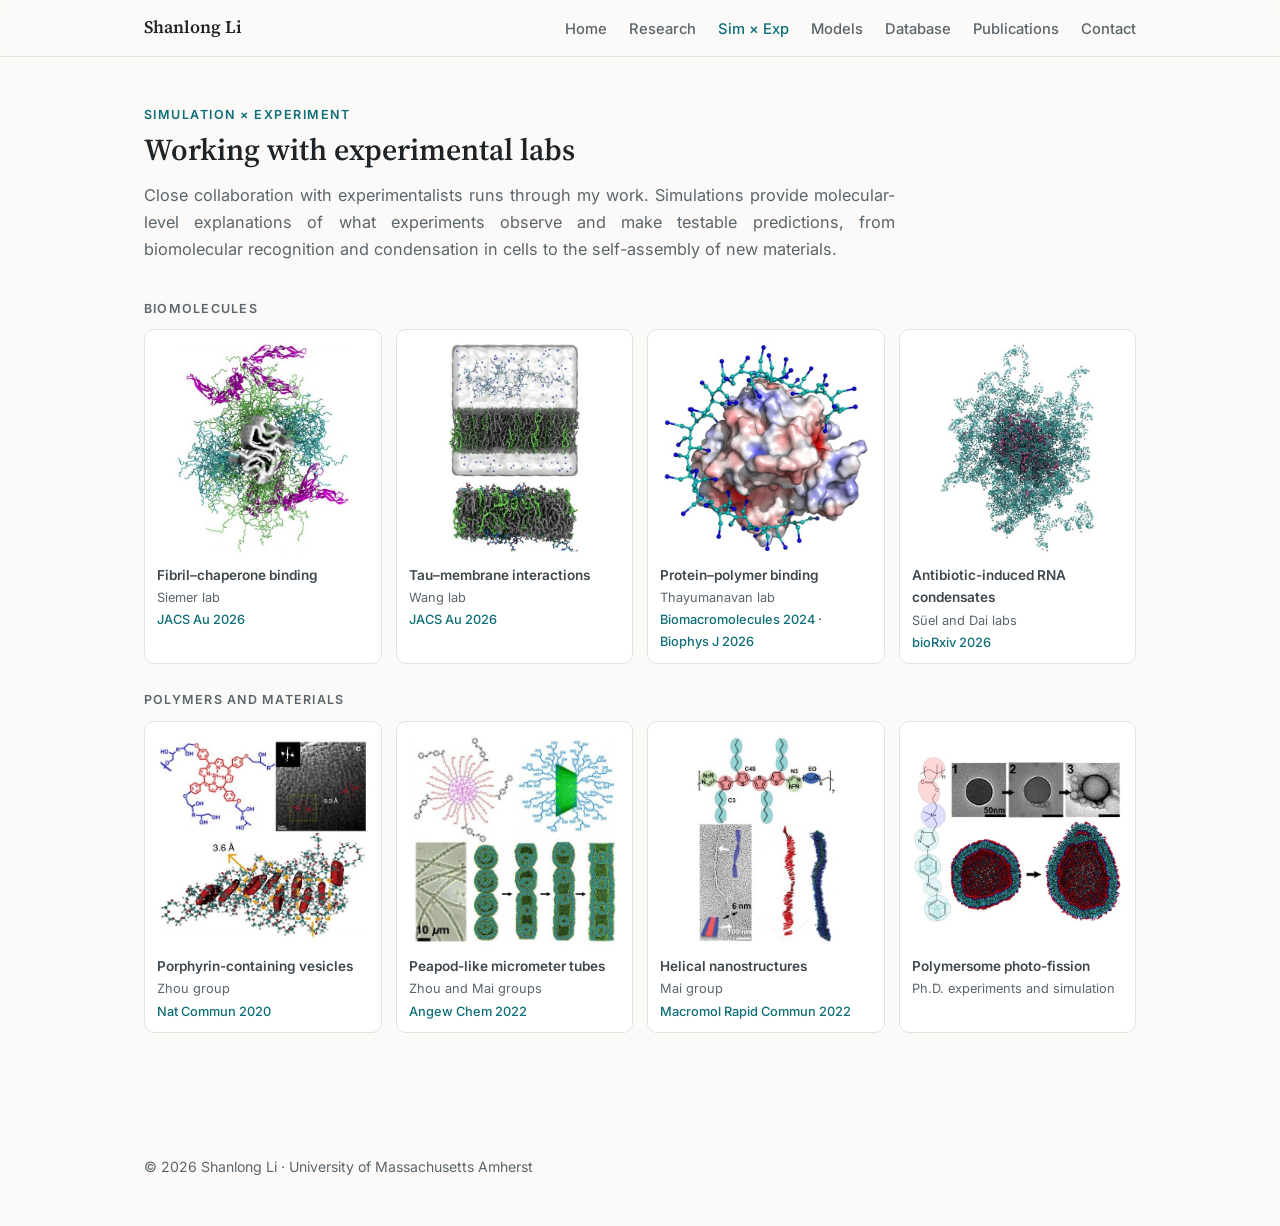
==== collaborations.html @ cb56fe0e "Reframe research as organization, add ML, rename Sim x Exp, justify text Co-Authored-By: Claude Opus" ====
<!DOCTYPE html>
<html lang="en">
<head>
<meta charset="UTF-8">
<meta name="viewport" content="width=device-width, initial-scale=1.0">
<title>Simulation × Experiment — Shanlong Li</title>
<meta name="description" content="Shanlong Li, postdoctoral researcher at UMass Amherst, develops physics-based multiscale models, integrated with machine learning, to study biomolecular condensates, amyloid fibrils, and polymer self-assembly.">
<meta property="og:title" content="Simulation × Experiment — Shanlong Li">
<meta property="og:description" content="Physics-based multiscale modeling, integrated with machine learning, of how biomolecules and polymers organize, from large complexes to self-assembly, phase separation, and aggregation.">
<meta property="og:type" content="website">
<meta property="og:url" content="https://lslumass.github.io/collaborations.html">
<meta property="og:image" content="https://lslumass.github.io/images/profile.jpg">
<link rel="preconnect" href="https://fonts.googleapis.com">
<link rel="preconnect" href="https://fonts.gstatic.com" crossorigin>
<link href="https://fonts.googleapis.com/css2?family=Inter:wght@400;500;600&family=Source+Serif+4:opsz,wght@8..60,500;8..60,600&display=swap" rel="stylesheet">
<link rel="stylesheet" href="css/site.css">
</head>
<body>

<nav class="nav" aria-label="Site">
  <div class="wrap">
    <a class="brand" href="index.html">Shanlong Li</a>
    <ul>
      <li><a href="index.html">Home</a></li>
      <li><a href="research.html">Research</a></li>
      <li><a href="collaborations.html" aria-current="page">Sim × Exp</a></li>
      <li><a href="models.html">Models</a></li>
      <li><a href="database.html">Database</a></li>
      <li><a href="publications.html">Publications</a></li>
      <li><a href="index.html#contact">Contact</a></li>
    </ul>
  </div>
</nav>

<main>

<section id="collaborations" class="page-top">
  <div class="wrap">
    <p class="eyebrow">Simulation × Experiment</p>
    <h2>Working with experimental labs</h2>
    <p class="lede">Close collaboration with experimentalists runs through my work. Simulations provide molecular-level explanations of what experiments observe and make testable predictions, from biomolecular recognition and condensation in cells to the self-assembly of new materials.</p>
    <p class="tiles-label">Biomolecules</p>
    <div class="tiles collab-grid">
        <figure class="tile collab-card">
          <img src="images/collab_fibril_chaperone.jpg" alt="Chaperones binding the fuzzy coat of an α-synuclein fibril" width="600" height="600" loading="lazy">
          <figcaption><span>Fibril–chaperone binding</span><span class="lab">Siemer lab</span><span class="refs"><a href="https://doi.org/10.1021/jacsau.5c01266" target="_blank" rel="noopener">JACS Au 2026</a></span></figcaption>
        </figure>
        <figure class="tile collab-card">
          <img src="images/collab_tau_membrane.jpg" alt="Tau protein interacting with a lipid bilayer" width="600" height="600" loading="lazy">
          <figcaption><span>Tau–membrane interactions</span><span class="lab">Wang lab</span><span class="refs"><a href="https://doi.org/10.1021/jacsau.5c01563" target="_blank" rel="noopener">JACS Au 2026</a></span></figcaption>
        </figure>
        <figure class="tile collab-card">
          <img src="images/collab_protein_polymer.jpg" alt="Polymer chain wrapping a protein surface" width="600" height="600" loading="lazy">
          <figcaption><span>Protein–polymer binding</span><span class="lab">Thayumanavan lab</span><span class="refs"><a href="https://doi.org/10.1021/acs.biomac.4c00850" target="_blank" rel="noopener">Biomacromolecules 2024</a> · <a href="https://doi.org/10.1016/j.bpj.2025.11.012" target="_blank" rel="noopener">Biophys J 2026</a></span></figcaption>
        </figure>
        <figure class="tile collab-card">
          <img src="images/collab_antibiotic_rna.jpg" alt="Antibiotic-induced RNA condensate" width="600" height="600" loading="lazy">
          <figcaption><span>Antibiotic-induced RNA condensates</span><span class="lab">Süel and Dai labs</span><span class="refs"><a href="https://doi.org/10.64898/2026.08.17.745126" target="_blank" rel="noopener">bioRxiv 2026</a></span></figcaption>
        </figure>
    </div>
    <p class="tiles-label">Polymers and materials</p>
    <div class="tiles collab-grid">
        <figure class="tile collab-card">
          <img src="images/poly_porphyrin.jpg" alt="Porphyrin arrangement in supramolecular polymer vesicles" width="600" height="600" loading="lazy">
          <figcaption><span>Porphyrin-containing vesicles</span><span class="lab">Zhou group</span><span class="refs"><a href="https://doi.org/10.1038/s41467-020-15427-1" target="_blank" rel="noopener">Nat Commun 2020</a></span></figcaption>
        </figure>
        <figure class="tile collab-card">
          <img src="images/poly_hierarchical.jpg" alt="Hierarchical self-assembly into peapod-like micrometer tubes" width="600" height="600" loading="lazy">
          <figcaption><span>Peapod-like micrometer tubes</span><span class="lab">Zhou and Mai groups</span><span class="refs"><a href="https://doi.org/10.1002/anie.202213178" target="_blank" rel="noopener">Angew Chem 2022</a></span></figcaption>
        </figure>
        <figure class="tile collab-card">
          <img src="images/poly_nanosheet.jpg" alt="Helical nanostructures from a rod–coil alternating copolymer" width="600" height="600" loading="lazy">
          <figcaption><span>Helical nanostructures</span><span class="lab">Mai group</span><span class="refs"><a href="https://doi.org/10.1002/marc.202200437" target="_blank" rel="noopener">Macromol Rapid Commun 2022</a></span></figcaption>
        </figure>
        <figure class="tile collab-card">
          <img src="images/poly_photofission.jpg" alt="Light-triggered fission of polymersomes, from microscopy and simulation" width="600" height="600" loading="lazy">
          <figcaption><span>Polymersome photo-fission</span><span class="lab">Ph.D. experiments and simulation</span><span class="refs"></span></figcaption>
        </figure>
    </div>
  </div>
</section>

</main>

<footer>
  <div class="wrap">© 2026 Shanlong Li · University of Massachusetts Amherst</div>
</footer>
</body>
</html>
---- css/site.css ----
:root {
    --bg: #fbfaf8;
    --surface: #ffffff;
    --text: #1d2327;
    --muted: #5b656c;
    --line: #e4e2dd;
    --accent: #0e6e78;
    --accent-soft: #e3f1f2;
    --mark: #b4541a;
    --figure-bg: #ffffff;
    --shadow: 0 1px 2px rgba(0,0,0,.04), 0 4px 16px rgba(0,0,0,.04);
    --serif: "Source Serif 4", Georgia, "Times New Roman", serif;
    --sans: "Inter", system-ui, -apple-system, "Segoe UI", sans-serif;
  }
  @media (prefers-color-scheme: dark) {
    :root:not([data-theme="light"]) {
      --bg: #121619;
      --surface: #1a2024;
      --text: #e6e9eb;
      --muted: #9aa5ac;
      --line: #2b3439;
      --accent: #5cc3cc;
      --accent-soft: #173136;
      --mark: #f0a46c;
      --shadow: none;
    }
  }
  :root[data-theme="dark"] {
    --bg: #121619; --surface: #1a2024; --text: #e6e9eb; --muted: #9aa5ac;
    --line: #2b3439; --accent: #5cc3cc; --accent-soft: #173136; --mark: #f0a46c; --shadow: none;
  }

  * { box-sizing: border-box; margin: 0; padding: 0; }
  html { scroll-padding-top: 72px; }
  body {
    font-family: var(--sans);
    font-size: 16px;
    line-height: 1.65;
    color: var(--text);
    background: var(--bg);
    -webkit-font-smoothing: antialiased;
  }
  a { color: var(--accent); text-decoration: none; }
  a:hover { text-decoration: underline; }
  img { max-width: 100%; height: auto; display: block; }
  .wrap { max-width: 1040px; margin: 0 auto; padding: 0 24px; }

  /* Nav */
  .nav {
    position: sticky; top: 0; z-index: 10;
    background: color-mix(in srgb, var(--bg) 88%, transparent);
    backdrop-filter: blur(8px);
    border-bottom: 1px solid var(--line);
  }
  .nav .wrap { display: flex; align-items: center; justify-content: space-between; gap: 16px; height: 56px; }
  .nav .brand { font-family: var(--serif); font-weight: 600; font-size: 1.1rem; color: var(--text); white-space: nowrap; }
  .nav ul { list-style: none; display: flex; gap: 22px; overflow-x: auto; scrollbar-width: none; }
  .nav ul::-webkit-scrollbar { display: none; }
  .nav ul a { color: var(--muted); font-size: .92rem; font-weight: 500; white-space: nowrap; }
  .nav ul a:hover { color: var(--accent); text-decoration: none; }

  /* Hero */
  .hero { padding: 64px 0 56px; border-bottom: 1px solid var(--line); }
  .hero .wrap { display: grid; grid-template-columns: 180px 1fr; gap: 44px; align-items: center; }
  .hero img { width: 180px; height: 180px; border-radius: 50%; object-fit: cover; }
  .hero h1 { font-family: var(--serif); font-weight: 600; font-size: 2.6rem; line-height: 1.15; letter-spacing: -.01em; }
  .hero .tagline { font-family: var(--serif); font-size: 1.3rem; color: var(--text); margin: 10px 0 8px; line-height: 1.4; max-width: 34em; }
  .hero .role { color: var(--muted); font-size: .98rem; }
  .links { display: flex; flex-wrap: wrap; gap: 10px; margin-top: 20px; }
  .btn {
    display: inline-flex; align-items: center; gap: 7px;
    padding: 7px 14px; border: 1px solid var(--line); border-radius: 999px;
    font-size: .9rem; font-weight: 500; color: var(--text); background: var(--surface);
  }
  .btn:hover { border-color: var(--accent); color: var(--accent); text-decoration: none; }
  .btn svg { width: 16px; height: 16px; fill: currentColor; }

  /* Sections */
  section { padding: 64px 0; border-bottom: 1px solid var(--line); }
  section:last-of-type { border-bottom: none; }
  .eyebrow { font-size: .78rem; font-weight: 600; letter-spacing: .12em; text-transform: uppercase; color: var(--accent); margin-bottom: 6px; }
  h2 { font-family: var(--serif); font-weight: 600; font-size: 1.9rem; line-height: 1.2; margin-bottom: 14px; }
  .lede { color: var(--muted); max-width: 46em; margin-bottom: 36px; font-size: 1.02rem; }

  /* Research themes */
  .theme { display: grid; grid-template-columns: 1fr auto; gap: 48px; align-items: center; padding: 32px 0; border-top: 1px solid var(--line); }
  .theme:first-of-type { border-top: none; padding-top: 0; }
  .theme .num { font-family: var(--serif); color: var(--accent); font-size: 1rem; font-weight: 600; }
  .theme h3 { font-family: var(--serif); font-weight: 600; font-size: 1.35rem; line-height: 1.3; margin: 2px 0 10px; }
  .theme p { color: var(--text); margin-bottom: 12px; }
  .theme .key { font-size: .9rem; color: var(--muted); }
  .theme .key a { font-weight: 500; }
  .figs { display: grid; gap: 12px; }
  figure { background: var(--figure-bg); border: 1px solid var(--line); border-radius: 10px; padding: 12px; }
  figure figcaption { font-size: .75rem; font-weight: 600; letter-spacing: .08em; text-transform: uppercase; color: #3d474d; margin: 0 0 8px 2px; }
  figure img { margin: 0 auto; }
  .figs figure.fig-sm, .figs figure.fig-md { width: fit-content; max-width: 100%; margin: 0 auto; }
  figure.fig-sm img { width: 300px; max-width: 100%; }
  figure.fig-xs img { width: 240px; }
  figure.fig-md img { width: 320px; max-width: 100%; }
  .theme-wide { grid-template-columns: 1fr; gap: 20px; }
  .theme-wide > div:first-child { max-width: 46em; }
  .tiles { display: grid; grid-template-columns: repeat(4, 1fr); gap: 14px; }
  .tile { padding: 10px; display: flex; flex-direction: column; }
  .tile img { aspect-ratio: 1; object-fit: contain; width: 100%; }
  .tile figcaption { text-transform: none; letter-spacing: 0; font-size: .85rem; font-weight: 600; margin: 8px 2px 0; display: flex; flex-direction: column; gap: 1px; }
  .tile figcaption a { font-weight: 500; font-size: .8rem; color: #0e6e78; }
  .collab-grid { margin: 10px 0 26px; }
  .collab-card figcaption { display: flex; flex-direction: column; gap: 1px; }
  .collab-card figcaption .lab { font-weight: 400; color: var(--muted); font-size: .8rem; }
  .collab-card figcaption .refs { font-weight: 500; font-size: .8rem; }
  #collaborations .tiles-label { margin: 0; }
  .tiles-label { font-size: .78rem; font-weight: 600; letter-spacing: .1em; text-transform: uppercase; color: var(--muted); margin: 6px 0 -8px; }
  .tile-groups { display: grid; grid-template-columns: 1fr 1fr; gap: 20px; }
  .tile-groups .tiles-label { margin: 0 0 8px; }
  .tiles-compact { gap: 8px; }
  .tiles-4 { max-width: 620px; }
  .tiles-compact .tile { padding: 6px; border-radius: 8px; }
  .tiles-compact .tile figcaption { font-size: .74rem; margin: 6px 1px 0; line-height: 1.3; }
  .tiles-compact .tile figcaption a { font-size: inherit; font-weight: 600; }

  /* Models cards */
  .cards { display: grid; grid-template-columns: repeat(2, 1fr); gap: 18px; }
  .card { background: var(--surface); border: 1px solid var(--line); border-radius: 12px; padding: 22px; box-shadow: var(--shadow); display: flex; flex-direction: column; }
  .card .tag { font-size: .75rem; font-weight: 600; color: var(--accent); background: var(--accent-soft); border-radius: 999px; padding: 2px 10px; align-self: flex-start; margin-bottom: 10px; }
  .card h3 { font-family: var(--serif); font-size: 1.25rem; font-weight: 600; margin-bottom: 6px; }
  .card p { color: var(--muted); font-size: .95rem; margin-bottom: 14px; flex: 1; }
  .card .actions { display: flex; flex-wrap: wrap; gap: 6px 16px; font-size: .9rem; font-weight: 500; }
  .db-rows { display: grid; gap: 18px; }
  .db-row { display: grid; grid-template-columns: 1fr auto; gap: 28px; align-items: center; background: var(--surface); border: 1px solid var(--line); border-radius: 12px; padding: 22px; box-shadow: var(--shadow); }
  .db-text .tag { font-size: .75rem; font-weight: 600; color: var(--accent); background: var(--accent-soft); border-radius: 999px; padding: 2px 10px; display: inline-block; margin-bottom: 10px; }
  .db-text h3 { font-family: var(--serif); font-size: 1.25rem; font-weight: 600; margin-bottom: 6px; }
  .db-text p { color: var(--muted); font-size: .95rem; margin-bottom: 14px; }
  .db-text .actions { display: flex; flex-wrap: wrap; gap: 6px 16px; font-size: .9rem; font-weight: 500; }
  .db-row figure { margin: 0; }
  .db-fig img { width: 130px; max-width: 100%; }
  .db-fig-sm img { width: 115px; }
  .soon { font-size: .85rem; font-weight: 500; color: var(--muted); font-style: italic; }
  .more-tools { margin-top: 26px; font-size: .93rem; color: var(--muted); }
  .more-tools strong { color: var(--text); font-weight: 600; }

  /* Publications */
  .filters { display: flex; flex-wrap: wrap; gap: 8px; margin-bottom: 22px; }
  .chip { font: inherit; font-size: .88rem; font-weight: 500; padding: 5px 14px; border-radius: 999px; border: 1px solid var(--line); background: var(--surface); color: var(--muted); cursor: pointer; }
  .chip[aria-pressed="true"] { background: var(--accent); border-color: var(--accent); color: var(--bg); }
  .pubs { list-style: none; }
  .pub { display: grid; grid-template-columns: 64px 1fr 200px; gap: 20px; align-items: start; padding: 18px 0; border-top: 1px solid var(--line); }
  .pub:first-child { border-top: none; }
  .pub[hidden] { display: none; }
  .pub .yr { font-family: var(--serif); font-weight: 600; color: var(--muted); padding-top: 1px; }
  .pub .title { font-weight: 600; line-height: 1.45; }
  .pub .title a { color: var(--text); }
  .pub .title a:hover { color: var(--accent); }
  .pub .authors { font-size: .92rem; color: var(--muted); margin-top: 3px; }
  .pub .authors b { color: var(--text); font-weight: 600; }
  .pub .venue { font-size: .92rem; font-style: italic; color: var(--muted); }
  .pub .badge { font-style: normal; font-size: .72rem; font-weight: 600; color: var(--mark); border: 1px solid currentColor; border-radius: 4px; padding: 0 5px; margin-left: 6px; vertical-align: 1px; }
  .pub .toc { display: flex; align-items: center; justify-content: center; height: 120px; padding: 6px; background: #fff; border: 1px solid var(--line); border-radius: 8px; overflow: hidden; transition: border-color .15s; }
  .pub .toc:hover { border-color: var(--accent); }
  .pub .toc img { max-width: 100%; max-height: 100%; object-fit: contain; }
  .more-pubs { margin-top: 18px; font: inherit; font-size: .9rem; font-weight: 500; padding: 7px 16px; border-radius: 999px; border: 1px solid var(--line); background: var(--surface); color: var(--accent); cursor: pointer; }
  .more-pubs:hover { border-color: var(--accent); }
  .full-list { margin-top: 22px; font-weight: 500; }


  /* Contact */
  .contact-grid { display: flex; flex-wrap: wrap; gap: 10px; }

  footer { padding: 32px 0 48px; color: var(--muted); font-size: .88rem; }

  @media (max-width: 820px) {
    .theme { grid-template-columns: 1fr; gap: 20px; }
    .cards { grid-template-columns: 1fr; }
    .db-row { grid-template-columns: 1fr; gap: 16px; }
    .tiles { grid-template-columns: repeat(2, 1fr); }
    .tile-groups { grid-template-columns: 1fr; }
    .tiles-compact { grid-template-columns: repeat(4, 1fr); }
  }
  @media (max-width: 640px) {
    .wrap { padding: 0 16px; }
    .nav .brand { display: none; }
    .nav .wrap { justify-content: flex-start; }
    .nav .wrap { height: auto; padding-top: 8px; padding-bottom: 8px; }
    .nav ul { gap: 4px 14px; flex-wrap: wrap; overflow: visible; }
    .nav ul a { font-size: .82rem; }
    .hero { padding: 40px 0; }
    .hero .wrap { grid-template-columns: 1fr; gap: 20px; }
    .hero img { width: 120px; height: 120px; }
    .hero h1 { font-size: 2rem; }
    .hero .tagline { font-size: 1.12rem; }
    section { padding: 44px 0; }
    h2 { font-size: 1.55rem; }
    .pub { grid-template-columns: 1fr; gap: 2px; }
    .pub .toc { order: 3; margin-top: 10px; width: 100%; max-width: 240px; height: 130px; }
    .tiles-compact { grid-template-columns: repeat(2, 1fr); }
  }

  /* Multi-page additions */
  .nav ul a[aria-current="page"] { color: var(--accent); }
  .page-top { padding-top: 48px; }
  .home-summary { padding: 56px 0; border-bottom: 1px solid var(--line); }
  .home-text { max-width: none; }
  .home-text p { margin-bottom: 14px; font-size: 1.02rem; }
  .home-figs { display: grid; grid-template-columns: repeat(3, 1fr); gap: 18px; margin-top: 30px; }
  .home-figs a { display: flex; align-items: center; justify-content: center; background: var(--figure-bg); border: 1px solid var(--line); border-radius: 12px; padding: 14px; height: 230px; }
  .home-figs a:hover { border-color: var(--accent); }
  .home-overview { margin-top: 30px; background: var(--figure-bg); border: 1px solid var(--line); border-radius: 12px; padding: 18px; }
  .home-overview img { width: 100%; }
  .home-figs img { max-height: 200px; width: auto; max-width: 100%; }
  @media (max-width: 820px) { .home-figs { grid-template-columns: 1fr; } }

  /* Justified body text */
  .home-text p, .lede, .theme p:not(.key), .db-text p, .card p {
    text-align: justify; hyphens: auto; -webkit-hyphens: auto;
  }
  @media (max-width: 640px) {
    .home-text p, .lede, .theme p:not(.key), .db-text p, .card p { text-align: left; }
  }
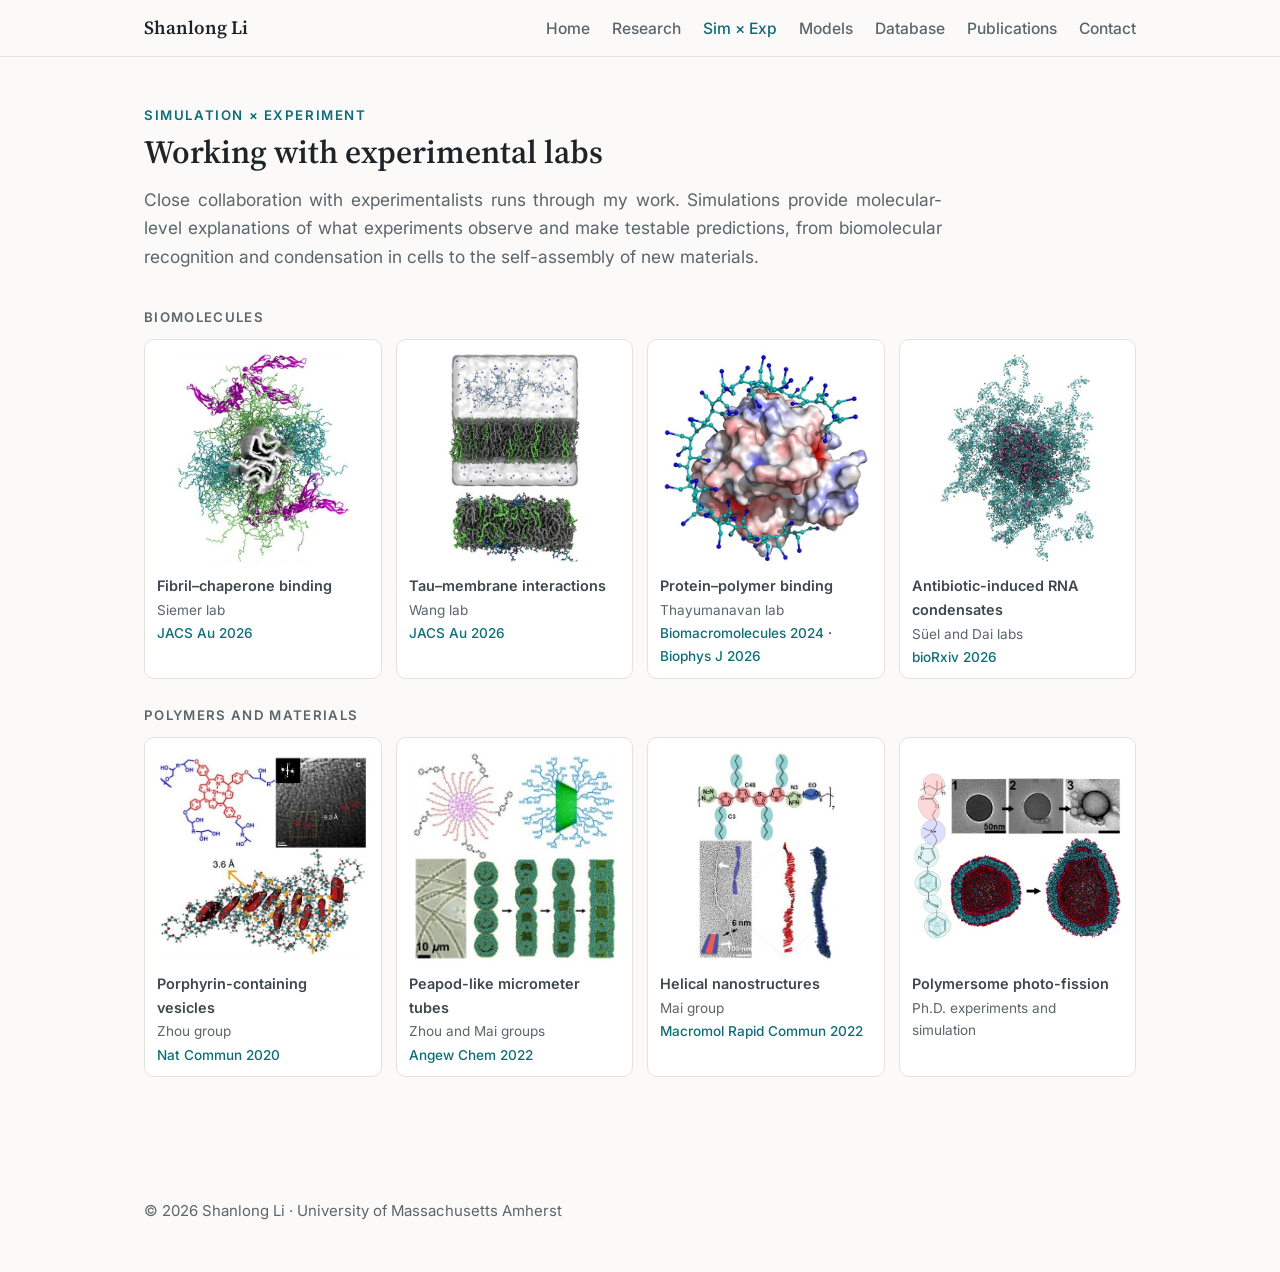
==== commit 8dd0779a: "Increase base font size from 16px to 17px Co-Authored-By: Claude Opus 5.5 <noreply@anthropic.com>" ====
--- a/collaborations.html
+++ b/collaborations.html
@@ -13,7 +13,10 @@
 <link rel="preconnect" href="https://fonts.googleapis.com">
 <link rel="preconnect" href="https://fonts.gstatic.com" crossorigin>
 <link href="https://fonts.googleapis.com/css2?family=Inter:wght@400;500;600&family=Source+Serif+4:opsz,wght@8..60,500;8..60,600&display=swap" rel="stylesheet">
-<link rel="stylesheet" href="css/site.css">
+<link rel="stylesheet" href="css/site.css?v=20261119c">
+<link rel="icon" href="favicon.ico" sizes="any">
+<link rel="icon" type="image/png" href="images/icon-192.png">
+<link rel="apple-touch-icon" href="apple-touch-icon.png">
 </head>
 <body>
 
@@ -27,7 +30,7 @@
       <li><a href="models.html">Models</a></li>
       <li><a href="database.html">Database</a></li>
       <li><a href="publications.html">Publications</a></li>
-      <li><a href="index.html#contact">Contact</a></li>
+      <li><a href="contact.html">Contact</a></li>
     </ul>
   </div>
 </nav>
--- a/css/site.css
+++ b/css/site.css
@@ -31,10 +31,10 @@
   }
 
   * { box-sizing: border-box; margin: 0; padding: 0; }
-  html { scroll-padding-top: 72px; }
+  html { font-size: 106.25%; scroll-padding-top: 72px; }
   body {
     font-family: var(--sans);
-    font-size: 16px;
+    font-size: 1rem;
     line-height: 1.65;
     color: var(--text);
     background: var(--bg);
@@ -66,6 +66,7 @@
   .hero h1 { font-family: var(--serif); font-weight: 600; font-size: 2.6rem; line-height: 1.15; letter-spacing: -.01em; }
   .hero .tagline { font-family: var(--serif); font-size: 1.3rem; color: var(--text); margin: 10px 0 8px; line-height: 1.4; max-width: 34em; }
   .hero .role { color: var(--muted); font-size: .98rem; }
+  .hero .welcome { font-family: var(--serif); font-style: italic; font-size: 1.05rem; color: var(--accent); margin-bottom: 4px; }
   .links { display: flex; flex-wrap: wrap; gap: 10px; margin-top: 20px; }
   .btn {
     display: inline-flex; align-items: center; gap: 7px;
@@ -122,6 +123,12 @@
   /* Models cards */
   .cards { display: grid; grid-template-columns: repeat(2, 1fr); gap: 18px; }
   .card { background: var(--surface); border: 1px solid var(--line); border-radius: 12px; padding: 22px; box-shadow: var(--shadow); display: flex; flex-direction: column; }
+  .card-fig { margin: -6px -6px 16px; height: 200px; display: flex; align-items: center; justify-content: center; background: #fff; border: 1px solid var(--line); border-radius: 8px; padding: 10px; }
+  .card-fig img { max-width: 100%; max-height: 100%; object-fit: contain; }
+  .model-rows { grid-template-columns: 1fr; }
+  .model-rows .card { flex-direction: row; align-items: center; gap: 28px; }
+  .model-rows .card-body { flex: 1; display: flex; flex-direction: column; }
+  .model-rows .card-fig { margin: 0; flex: 0 0 220px; height: 130px; order: 2; }
   .card .tag { font-size: .75rem; font-weight: 600; color: var(--accent); background: var(--accent-soft); border-radius: 999px; padding: 2px 10px; align-self: flex-start; margin-bottom: 10px; }
   .card h3 { font-family: var(--serif); font-size: 1.25rem; font-weight: 600; margin-bottom: 6px; }
   .card p { color: var(--muted); font-size: .95rem; margin-bottom: 14px; flex: 1; }
@@ -165,12 +172,16 @@
 
   /* Contact */
   .contact-grid { display: flex; flex-wrap: wrap; gap: 10px; }
+  .office { font-style: normal; margin-top: 28px; color: var(--muted); line-height: 1.6; }
+  .office-label { display: block; font-size: .78rem; font-weight: 600; letter-spacing: .12em; text-transform: uppercase; color: var(--accent); margin-bottom: 4px; }
 
   footer { padding: 32px 0 48px; color: var(--muted); font-size: .88rem; }
 
   @media (max-width: 820px) {
     .theme { grid-template-columns: 1fr; gap: 20px; }
     .cards { grid-template-columns: 1fr; }
+    .model-rows .card { flex-direction: column; align-items: stretch; gap: 14px; }
+    .model-rows .card-fig { flex-basis: auto; width: 100%; max-width: 260px; height: 120px; order: -1; }
     .db-row { grid-template-columns: 1fr; gap: 16px; }
     .tiles { grid-template-columns: repeat(2, 1fr); }
     .tile-groups { grid-template-columns: 1fr; }
@@ -216,3 +227,73 @@
   @media (max-width: 640px) {
     .home-text p, .lede, .theme p:not(.key), .db-text p, .card p { text-align: left; }
   }
+
+  /* iCon small molecules page */
+  .eyebrow a { color: inherit; }
+  .sm-links { display: flex; flex-wrap: wrap; gap: 6px 18px; font-size: .92rem; font-weight: 500; margin: -18px 0 36px; }
+  .sm-block { display: grid; grid-template-columns: 1fr 420px; gap: 32px; align-items: center; background: var(--surface); border: 1px solid var(--line); border-radius: 12px; padding: 24px; box-shadow: var(--shadow); }
+  .sm-block-lib { align-items: start; margin-top: 8px; }
+  .sm-text .tag { font-size: .75rem; font-weight: 600; color: var(--accent); background: var(--accent-soft); border-radius: 999px; padding: 2px 10px; display: inline-block; margin-bottom: 10px; }
+  .sm-text h3 { font-family: var(--serif); font-size: 1.25rem; font-weight: 600; margin-bottom: 6px; }
+  .sm-text p { color: var(--muted); font-size: .95rem; margin-bottom: 14px; text-align: justify; hyphens: auto; -webkit-hyphens: auto; }
+  .sm-fig { margin: 0; background: #fff; border: 1px solid var(--line); border-radius: 8px; padding: 10px; }
+  .sm-fig img { width: 100%; }
+  .sm-fig figcaption, .sm-gallery figcaption { text-transform: none; letter-spacing: normal; font-weight: 400; font-size: .8rem; color: #5b656c; margin-top: 6px; text-align: center; }
+  .sm-stats { list-style: none; display: flex; flex-wrap: wrap; gap: 10px 28px; margin-top: 4px; }
+  .sm-stats li { display: flex; flex-direction: column; }
+  .sm-stats strong { font-family: var(--serif); font-size: 1.5rem; font-weight: 600; line-height: 1.2; }
+  .sm-stats span { font-size: .8rem; color: var(--muted); }
+  .sm-sub { font-family: var(--serif); font-size: 1.2rem; font-weight: 600; margin: 40px 0 14px; }
+  .sm-steps { list-style: none; counter-reset: s; display: grid; grid-template-columns: repeat(3, 1fr); gap: 14px; }
+  .sm-steps li { counter-increment: s; background: var(--surface); border: 1px solid var(--line); border-radius: 10px; padding: 16px 18px; font-size: .92rem; color: var(--muted); }
+  .sm-steps li::before { content: counter(s); display: inline-flex; align-items: center; justify-content: center; width: 24px; height: 24px; border-radius: 50%; background: var(--accent-soft); color: var(--accent); font-weight: 600; font-size: .8rem; margin-bottom: 8px; }
+  .sm-steps strong { color: var(--text); display: block; }
+  .sm-note { font-size: .88rem; color: var(--muted); margin: 12px 0 18px; }
+  .sm-code { background: var(--surface); border: 1px solid var(--line); border-radius: 8px; padding: 12px 16px; overflow-x: auto; font-size: .85rem; margin-bottom: 22px; }
+  .sm-gallery { display: grid; grid-template-columns: repeat(3, 1fr); gap: 14px; }
+  .sm-gallery figure { margin: 0; background: #fff; border: 1px solid var(--line); border-radius: 8px; padding: 10px; display: flex; flex-direction: column; justify-content: space-between; }
+  .sm-gallery img { max-height: 190px; width: auto; max-width: 100%; margin: 0 auto; }
+  .lib-search { display: flex; flex-direction: column; gap: 6px; font-size: .85rem; font-weight: 500; margin-top: 6px; }
+  .lib-search input { font: inherit; font-size: .95rem; padding: 8px 12px; border: 1px solid var(--line); border-radius: 8px; background: var(--bg); color: var(--text); }
+  .lib-search input:focus { outline: 2px solid var(--accent); outline-offset: 1px; }
+  .lib-empty { margin-top: 10px; }
+  .lib-groups { margin-top: 32px; }
+  .lib-group { margin-bottom: 34px; }
+  .lib-group[hidden] { display: none; }
+  .lib-group h4 { font-size: .8rem; font-weight: 600; letter-spacing: .08em; text-transform: uppercase; color: var(--accent); margin-bottom: 12px; padding-bottom: 6px; border-bottom: 1px solid var(--line); }
+  .lib-group .count { color: var(--muted); font-weight: 500; margin-left: 4px; }
+  .mol-grid { list-style: none; display: grid; grid-template-columns: repeat(auto-fill, minmax(200px, 1fr)); gap: 8px; }
+  .mol[hidden] { display: none; }
+  .mol-btn { width: 100%; height: 100%; display: flex; flex-direction: column; gap: 2px; text-align: left; font: inherit; color: inherit; background: var(--surface); border: 1px solid var(--line); border-radius: 8px; padding: 8px 12px; }
+  button.mol-btn { cursor: pointer; transition: border-color .15s; }
+  button.mol-btn:hover { border-color: var(--accent); }
+  button.mol-btn .mol-name { color: var(--accent); }
+  .mol-pending .mol-btn { background: transparent; border-style: dashed; }
+  .mol-soon { font-style: italic; }
+  button.mol-btn:focus-visible { outline: 2px solid var(--accent); outline-offset: 2px; }
+  .mol-img { display: flex; align-items: center; justify-content: center; aspect-ratio: 13 / 10; background: #fff; border-radius: 6px; margin-bottom: 6px; overflow: hidden; }
+  .mol-img img { width: 100%; height: 100%; object-fit: contain; }
+  .mol-none { font-size: .75rem; color: #5b656c; }
+  .mol-name { font-size: .88rem; font-weight: 500; line-height: 1.3; }
+  .mol-meta { display: flex; flex-wrap: wrap; align-items: center; gap: 2px 8px; font-size: .76rem; color: var(--muted); }
+  .mol-meta code, .mol-dlg-types li { font-size: .74rem; color: var(--muted); background: var(--accent-soft); border-radius: 4px; padding: 0 6px; }
+  .mol-dlg { margin: auto; width: min(640px, calc(100vw - 32px)); max-height: calc(100vh - 32px); border: 1px solid var(--line); border-radius: 12px; padding: 20px 22px 22px; background: var(--surface); color: var(--text); }
+  .mol-dlg::backdrop { background: rgba(0,0,0,.45); }
+  .mol-dlg-img { background: #fff; border-radius: 8px; border: 1px solid var(--line); margin-bottom: 14px; aspect-ratio: 13 / 10; max-height: 60vh; display: flex; align-items: center; justify-content: center; overflow: hidden; }
+  .mol-dlg-img img { width: 100%; height: 100%; object-fit: contain; }
+  .mol-dlg h3 { font-family: var(--serif); font-size: 1.3rem; font-weight: 600; }
+  .mol-dlg-meta { color: var(--muted); font-size: .9rem; margin: 2px 0 12px; }
+  .mol-dlg-types-h { font-size: .78rem; font-weight: 600; letter-spacing: .08em; text-transform: uppercase; color: var(--accent); margin-bottom: 6px; }
+  .mol-dlg-types { list-style: none; display: flex; flex-wrap: wrap; gap: 6px; }
+  .mol-dlg-types li { font-family: ui-monospace, SFMono-Regular, Menlo, monospace; font-size: .8rem; padding: 1px 8px; }
+  .mol-close { position: absolute; top: 10px; right: 12px; width: 32px; height: 32px; border-radius: 50%; border: 1px solid var(--line); background: var(--surface); color: var(--text); font-size: 1.2rem; line-height: 1; cursor: pointer; }
+  .mol-close:hover { border-color: var(--accent); color: var(--accent); }
+  .dye-dlg { width: min(860px, calc(100vw - 32px)); }
+  .dye-dlg .mol-dlg-img { aspect-ratio: 2 / 1; }
+  .dye-note { color: var(--muted); font-size: .88rem; }
+  @media (max-width: 820px) {
+    .sm-block { grid-template-columns: 1fr; }
+    .sm-fig { max-width: 420px; }
+    .sm-steps, .sm-gallery { grid-template-columns: 1fr; }
+  }
+  @media (max-width: 640px) { .sm-text p { text-align: left; } }
